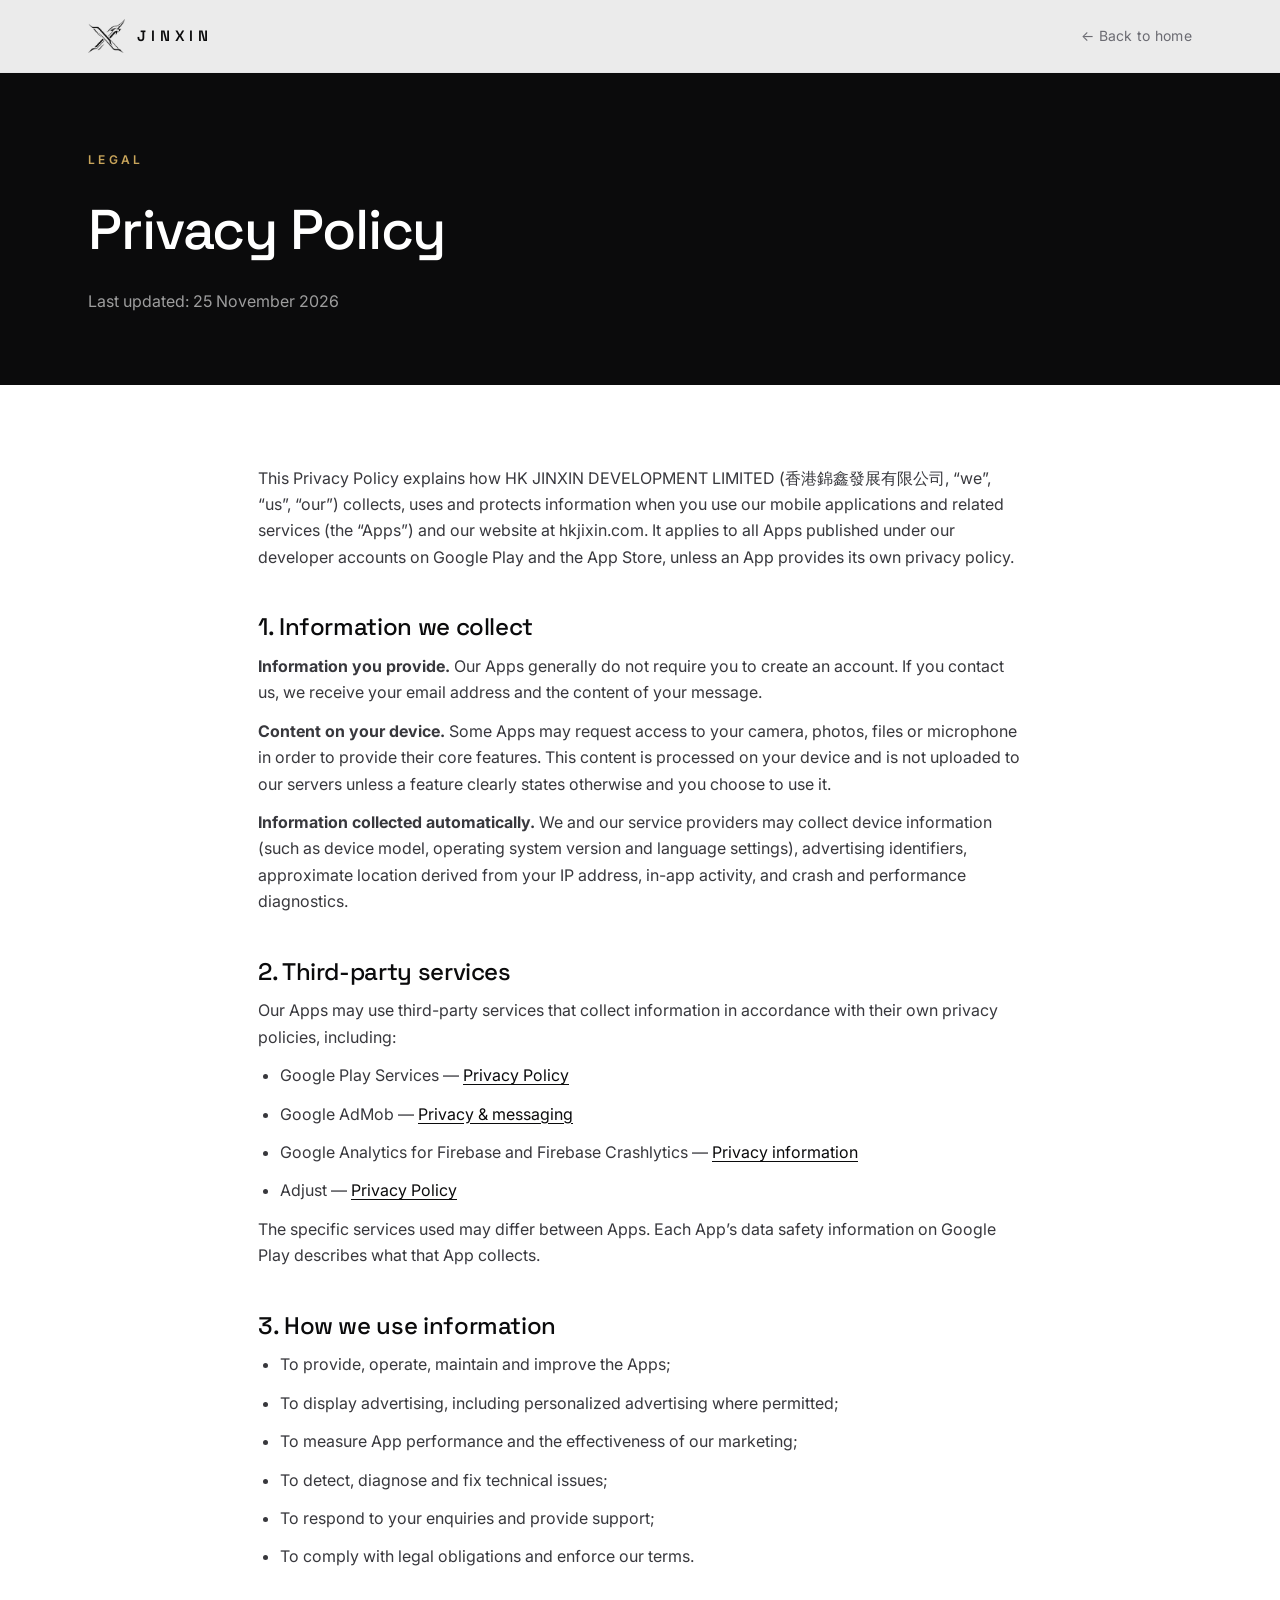
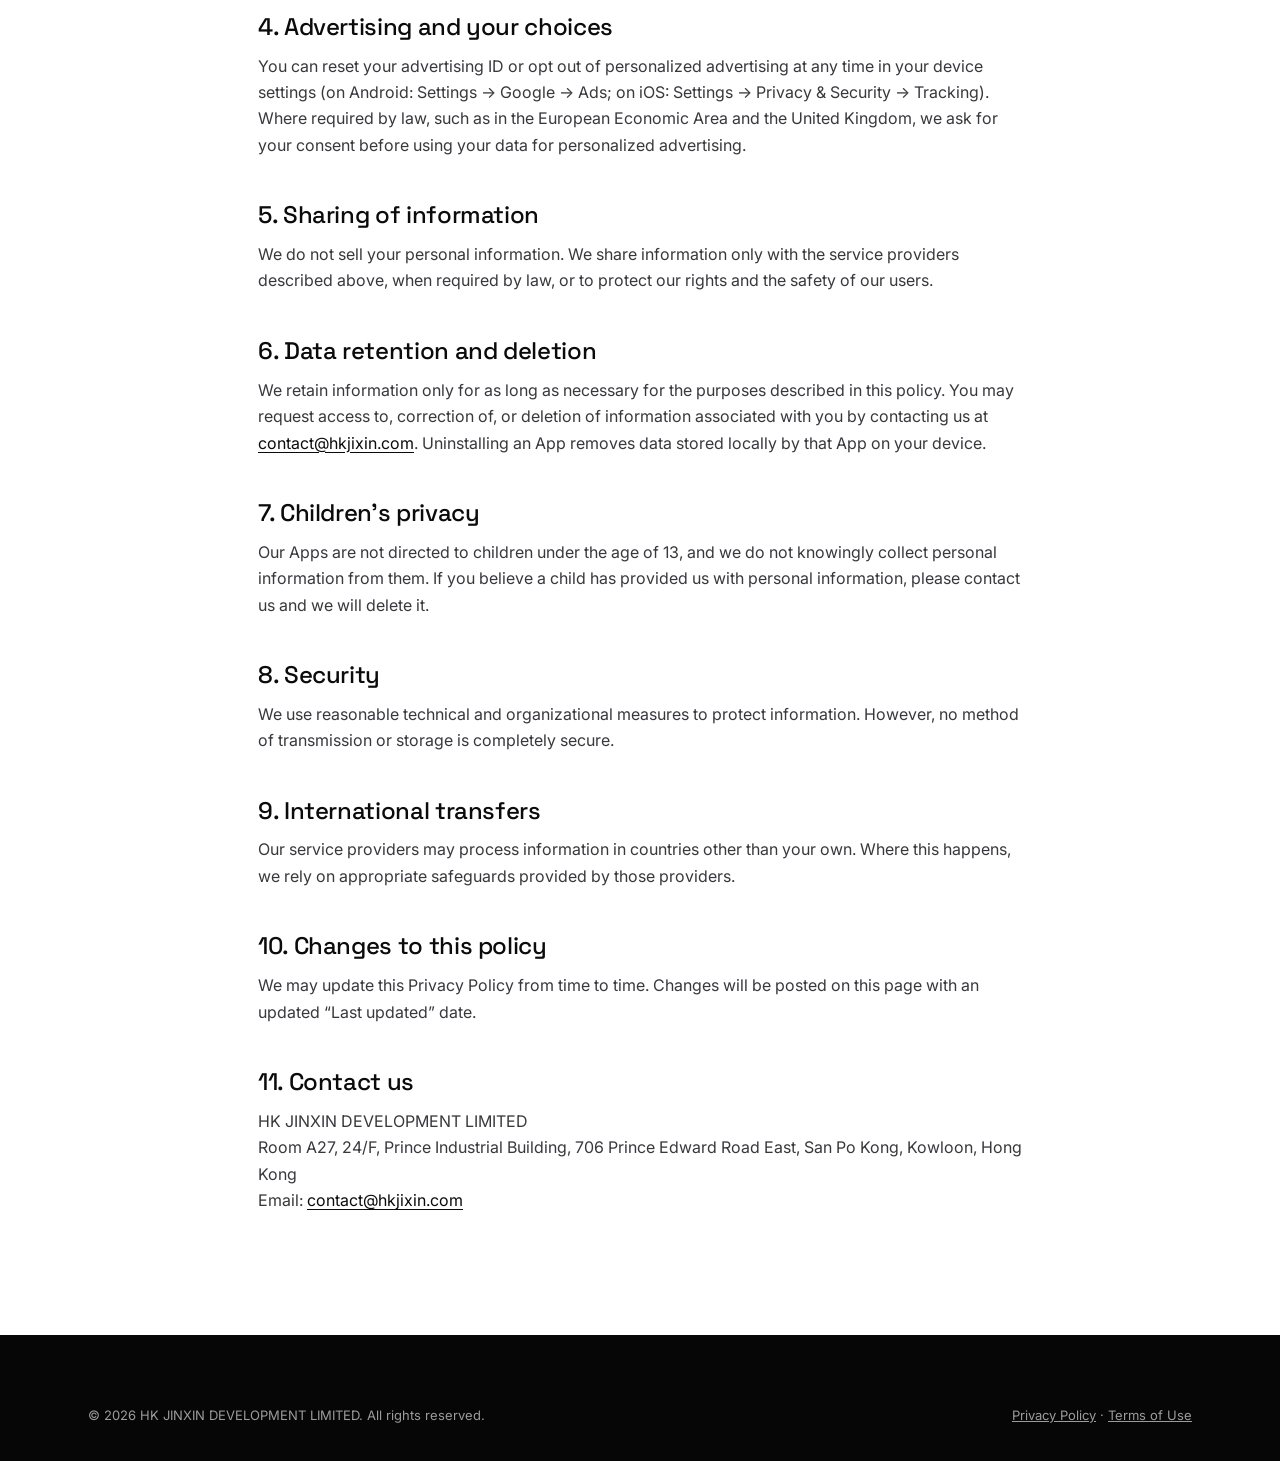
==== privacy.html @ 49de8c58 "Add files via upload" ====
<!DOCTYPE html>
<html lang="en">
<head>
<meta charset="UTF-8">
<meta name="viewport" content="width=device-width, initial-scale=1.0">
<title>Privacy Policy | HK JINXIN DEVELOPMENT LIMITED</title>
<link rel="canonical" href="https://hkjixin.com/privacy.html">
<link rel="icon" type="image/png" href="assets/favicon.png">
<link rel="preconnect" href="https://fonts.googleapis.com">
<link rel="preconnect" href="https://fonts.gstatic.com" crossorigin>
<link href="https://fonts.googleapis.com/css2?family=Inter:wght@400;500;600&family=Space+Grotesk:wght@400;500;600&display=swap" rel="stylesheet">
<link rel="stylesheet" href="assets/style.css">
</head>
<body>
<header class="nav solid">
  <div class="wrap">
    <a class="brand" href="./"><img class="b-dark" src="assets/mark-dark.png" alt=""><span>JINXIN</span></a>
    <nav class="links" style="display:flex"><a href="./">← Back to home</a></nav>
  </div>
</header>
<div class="legal-hero"><div class="wrap">
  <div class="eyebrow">Legal</div>
  <h1>Privacy Policy</h1>
  <p>Last updated: 25 November 2026</p>
</div></div>
<article class="legal">

<p>This Privacy Policy explains how HK JINXIN DEVELOPMENT LIMITED (香港錦鑫發展有限公司, “we”, “us”, “our”) collects, uses and protects information when you use our mobile applications and related services (the “Apps”) and our website at hkjixin.com. It applies to all Apps published under our developer accounts on Google Play and the App Store, unless an App provides its own privacy policy.</p>

<h2>1. Information we collect</h2>
<p><strong>Information you provide.</strong> Our Apps generally do not require you to create an account. If you contact us, we receive your email address and the content of your message.</p>
<p><strong>Content on your device.</strong> Some Apps may request access to your camera, photos, files or microphone in order to provide their core features. This content is processed on your device and is not uploaded to our servers unless a feature clearly states otherwise and you choose to use it.</p>
<p><strong>Information collected automatically.</strong> We and our service providers may collect device information (such as device model, operating system version and language settings), advertising identifiers, approximate location derived from your IP address, in-app activity, and crash and performance diagnostics.</p>

<h2>2. Third-party services</h2>
<p>Our Apps may use third-party services that collect information in accordance with their own privacy policies, including:</p>
<ul>
<li>Google Play Services — <a href="https://policies.google.com/privacy" target="_blank" rel="noopener">Privacy Policy</a></li>
<li>Google AdMob — <a href="https://support.google.com/admob/answer/6128543" target="_blank" rel="noopener">Privacy &amp; messaging</a></li>
<li>Google Analytics for Firebase and Firebase Crashlytics — <a href="https://firebase.google.com/support/privacy" target="_blank" rel="noopener">Privacy information</a></li>
<li>Adjust — <a href="https://www.adjust.com/terms/privacy-policy/" target="_blank" rel="noopener">Privacy Policy</a></li>
</ul>
<p>The specific services used may differ between Apps. Each App’s data safety information on Google Play describes what that App collects.</p>

<h2>3. How we use information</h2>
<ul>
<li>To provide, operate, maintain and improve the Apps;</li>
<li>To display advertising, including personalized advertising where permitted;</li>
<li>To measure App performance and the effectiveness of our marketing;</li>
<li>To detect, diagnose and fix technical issues;</li>
<li>To respond to your enquiries and provide support;</li>
<li>To comply with legal obligations and enforce our terms.</li>
</ul>

<h2>4. Advertising and your choices</h2>
<p>You can reset your advertising ID or opt out of personalized advertising at any time in your device settings (on Android: Settings → Google → Ads; on iOS: Settings → Privacy &amp; Security → Tracking). Where required by law, such as in the European Economic Area and the United Kingdom, we ask for your consent before using your data for personalized advertising.</p>

<h2>5. Sharing of information</h2>
<p>We do not sell your personal information. We share information only with the service providers described above, when required by law, or to protect our rights and the safety of our users.</p>

<h2>6. Data retention and deletion</h2>
<p>We retain information only for as long as necessary for the purposes described in this policy. You may request access to, correction of, or deletion of information associated with you by contacting us at <a href="mailto:contact@hkjixin.com">contact@hkjixin.com</a>. Uninstalling an App removes data stored locally by that App on your device.</p>

<h2>7. Children’s privacy</h2>
<p>Our Apps are not directed to children under the age of 13, and we do not knowingly collect personal information from them. If you believe a child has provided us with personal information, please contact us and we will delete it.</p>

<h2>8. Security</h2>
<p>We use reasonable technical and organizational measures to protect information. However, no method of transmission or storage is completely secure.</p>

<h2>9. International transfers</h2>
<p>Our service providers may process information in countries other than your own. Where this happens, we rely on appropriate safeguards provided by those providers.</p>

<h2>10. Changes to this policy</h2>
<p>We may update this Privacy Policy from time to time. Changes will be posted on this page with an updated “Last updated” date.</p>

<h2>11. Contact us</h2>
<p>HK JINXIN DEVELOPMENT LIMITED<br>Room A27, 24/F, Prince Industrial Building, 706 Prince Edward Road East, San Po Kong, Kowloon, Hong Kong<br>Email: <a href="mailto:contact@hkjixin.com">contact@hkjixin.com</a></p>
</article>
<footer><div class="wrap"><div class="f-bot" style="padding-top:0">
<span>© 2026 HK JINXIN DEVELOPMENT LIMITED. All rights reserved.</span>
<span><a href="privacy.html">Privacy Policy</a> · <a href="terms.html">Terms of Use</a></span>
</div></div></footer>
</body></html>
---- assets/style.css ----
:root{
  --ink:#0b0b0c; --ink-2:#1c1c1f; --muted:#6b6b72; --line:#e6e6e8; --bg:#ffffff; --soft:#f6f6f7;
  --accent:#c8a45a;
  --font-head:"Space Grotesk",system-ui,sans-serif;
  --font-body:"Inter",system-ui,-apple-system,"Segoe UI",Roboto,sans-serif;
}
*{box-sizing:border-box;margin:0;padding:0}
html{scroll-behavior:smooth}
body{font-family:var(--font-body);color:var(--ink);background:var(--bg);line-height:1.65;-webkit-font-smoothing:antialiased}
img{max-width:100%;display:block}
a{color:inherit}
.wrap{max-width:1160px;margin:0 auto;padding:0 28px}

/* nav */
.nav{position:fixed;inset:0 0 auto 0;z-index:50;transition:background .3s,border-color .3s;border-bottom:1px solid transparent}
.nav.solid{background:rgba(255,255,255,.92);backdrop-filter:blur(10px);border-color:var(--line)}
.nav .wrap{display:flex;align-items:center;justify-content:space-between;height:72px}
.brand{display:flex;align-items:center;gap:12px;text-decoration:none}
.brand img{height:34px;width:auto}
.brand .b-light{display:block}.brand .b-dark{display:none}
.nav.solid .brand .b-light{display:none}.nav.solid .brand .b-dark{display:block}
.brand span{font-family:var(--font-head);font-weight:600;letter-spacing:.32em;font-size:15px;color:#fff}
.nav.solid .brand span{color:var(--ink)}
.links{display:flex;gap:34px;align-items:center}
.links a{text-decoration:none;font-size:14px;color:rgba(255,255,255,.78);letter-spacing:.02em}
.links a:hover{color:#fff}
.nav.solid .links a{color:var(--muted)}.nav.solid .links a:hover{color:var(--ink)}
.links .cta{border:1px solid rgba(255,255,255,.4);padding:9px 18px;border-radius:999px;color:#fff}
.nav.solid .links .cta{border-color:var(--ink);color:var(--ink)}
.menu-btn{display:none;background:none;border:0;color:#fff;font-size:26px;cursor:pointer}
.nav.solid .menu-btn{color:var(--ink)}

/* hero */
.hero{position:relative;min-height:100vh;display:flex;align-items:center;background:var(--ink);color:#fff;overflow:hidden}
.hero::before{content:"";position:absolute;inset:0;background:
  radial-gradient(900px 500px at 78% 30%,rgba(200,164,90,.14),transparent 60%),
  radial-gradient(700px 500px at 10% 90%,rgba(255,255,255,.05),transparent 60%)}
.hero .grid-lines{position:absolute;inset:0;background-image:linear-gradient(rgba(255,255,255,.04) 1px,transparent 1px),linear-gradient(90deg,rgba(255,255,255,.04) 1px,transparent 1px);background-size:72px 72px;mask-image:radial-gradient(circle at 70% 40%,#000 0,transparent 70%)}
.hero .wrap{position:relative;display:grid;grid-template-columns:1.25fr .75fr;gap:48px;align-items:center;padding-top:72px}
.eyebrow{font-size:12px;letter-spacing:.28em;text-transform:uppercase;color:var(--accent);font-weight:600}
.hero h1{font-family:var(--font-head);font-weight:500;font-size:clamp(40px,5.6vw,72px);line-height:1.05;letter-spacing:-.02em;margin:22px 0 26px}
.hero p.lead{font-size:18px;color:rgba(255,255,255,.7);max-width:560px}
.hero .actions{margin-top:40px;display:flex;gap:14px;flex-wrap:wrap}
.btn{display:inline-flex;align-items:center;gap:10px;padding:14px 26px;border-radius:999px;font-size:15px;font-weight:500;text-decoration:none;transition:transform .2s,background .2s}
.btn:hover{transform:translateY(-1px)}
.btn-light{background:#fff;color:var(--ink)}
.btn-ghost{border:1px solid rgba(255,255,255,.3);color:#fff}
.hero-mark{opacity:.95;justify-self:center;width:100%;max-width:400px;filter:drop-shadow(0 20px 60px rgba(0,0,0,.5))}
.scroll-hint{position:absolute;bottom:32px;left:50%;transform:translateX(-50%);font-size:11px;letter-spacing:.3em;color:rgba(255,255,255,.4);text-transform:uppercase}

/* sections */
section{padding:120px 0}
.sec-head{display:grid;grid-template-columns:1fr 1.4fr;gap:60px;margin-bottom:64px;align-items:end}
h2{font-family:var(--font-head);font-weight:500;font-size:clamp(30px,3.6vw,46px);line-height:1.12;letter-spacing:-.015em;margin-top:14px}
.sec-head p{color:var(--muted);font-size:17px}
.eyebrow.dark{color:var(--muted)}

/* about */
.about-grid{display:grid;grid-template-columns:1.2fr .8fr;gap:64px;align-items:start}
.about-grid .body p{font-size:17px;color:#38383d;margin-bottom:18px}
.facts{border:1px solid var(--line);border-radius:18px;padding:30px;background:var(--soft)}
.facts h3{font-family:var(--font-head);font-weight:500;font-size:14px;letter-spacing:.2em;text-transform:uppercase;color:var(--muted);margin-bottom:18px}
.facts dl div{display:grid;grid-template-columns:130px 1fr;gap:12px;padding:13px 0;border-top:1px solid var(--line);font-size:14.5px}
.facts dl div:first-child{border-top:0}
.facts dt{color:var(--muted)}
.facts dd{font-weight:500}

/* capabilities */
.caps{background:var(--soft)}
.cap-grid{display:grid;grid-template-columns:repeat(4,1fr);gap:1px;background:var(--line);border:1px solid var(--line);border-radius:18px;overflow:hidden}
.cap{background:#fff;padding:36px 30px 40px;transition:background .25s}
.cap:hover{background:#fcfbf8}
.cap .num{font-family:var(--font-head);font-size:13px;color:var(--accent);letter-spacing:.1em}
.cap svg{width:34px;height:34px;margin:26px 0 22px;stroke:var(--ink);fill:none;stroke-width:1.4}
.cap h3{font-family:var(--font-head);font-weight:500;font-size:20px;margin-bottom:10px}
.cap p{color:var(--muted);font-size:15px}

/* partners */
.p-grid{display:grid;grid-template-columns:repeat(4,1fr);gap:16px}
@media(max-width:980px){.p-grid{grid-template-columns:1fr 1fr}}
.p-item{border:1px solid var(--line);border-radius:16px;padding:30px 24px;display:flex;flex-direction:column;gap:6px;transition:border-color .25s,transform .25s}
.p-item:hover{border-color:var(--ink);transform:translateY(-2px)}
.p-item span{font-family:var(--font-head);font-size:22px;font-weight:600;letter-spacing:-.01em}
.p-item small{font-size:12px;letter-spacing:.16em;text-transform:uppercase;color:var(--muted)}
#principles{background:var(--soft)}
.prin{background:#fff}

/* principles */
.prin-grid{display:grid;grid-template-columns:repeat(2,1fr);gap:28px}
.prin{display:grid;grid-template-columns:56px 1fr;gap:20px;padding:30px;border:1px solid var(--line);border-radius:18px}
.prin .ico{width:56px;height:56px;border-radius:14px;background:var(--ink);display:grid;place-items:center}
.prin .ico svg{width:26px;height:26px;stroke:#fff;fill:none;stroke-width:1.5}
.prin h3{font-family:var(--font-head);font-weight:500;font-size:20px;margin-bottom:6px}
.prin p{color:var(--muted);font-size:15px}

/* statement band */
.band{background:var(--ink);color:#fff;padding:110px 0;text-align:center;position:relative;overflow:hidden}
.band::after{content:"";position:absolute;right:-120px;top:50%;width:520px;height:520px;transform:translateY(-50%);background:url(mark-light.png) center/contain no-repeat;opacity:.05}
.band blockquote{font-family:var(--font-head);font-weight:400;font-size:clamp(26px,3.2vw,40px);line-height:1.3;max-width:860px;margin:0 auto;letter-spacing:-.01em}
.band blockquote em{font-style:normal;color:var(--accent)}

/* contact */
.contact-grid{display:grid;grid-template-columns:1fr 1fr;gap:28px}
.c-card{border:1px solid var(--line);border-radius:18px;padding:34px}
.c-card .label{font-size:12px;letter-spacing:.22em;text-transform:uppercase;color:var(--muted);margin-bottom:14px}
.c-card .big{font-family:var(--font-head);font-size:22px;font-weight:500}
.c-card .big a{text-decoration:none}
.c-card .big a:hover{color:var(--accent)}
.c-card p{color:#38383d;font-size:15.5px}
.c-card .sub{margin-top:8px;color:var(--muted);font-size:14px}
.c-card.wide{grid-column:1/-1;display:grid;grid-template-columns:1fr auto;align-items:center;gap:24px;background:var(--ink);color:#fff;border-color:var(--ink)}
.c-card.wide .label{color:rgba(255,255,255,.5)}
.c-card.wide p{color:#fff}

/* footer */
footer{background:#060607;color:rgba(255,255,255,.6);padding:70px 0 34px;font-size:14px}
.f-top{display:grid;grid-template-columns:1.4fr 1fr 1fr;gap:48px;padding-bottom:48px;border-bottom:1px solid rgba(255,255,255,.08)}
.f-top img{height:110px;width:auto;margin-bottom:18px}
.f-top h4{color:#fff;font-weight:500;font-size:13px;letter-spacing:.2em;text-transform:uppercase;margin-bottom:16px}
.f-top a{display:block;text-decoration:none;margin-bottom:10px}
.f-top a:hover{color:#fff}
.f-bot{display:flex;justify-content:space-between;gap:20px;padding-top:26px;font-size:13px;flex-wrap:wrap}

/* legal pages */
.legal-hero{background:var(--ink);color:#fff;padding:150px 0 70px}
.legal-hero h1{font-family:var(--font-head);font-weight:500;font-size:clamp(36px,4.5vw,56px);letter-spacing:-.02em;margin-top:14px}
.legal-hero p{color:rgba(255,255,255,.6);margin-top:12px}
.legal{max-width:820px;margin:0 auto;padding:80px 28px 110px}
.legal h2{font-size:24px;margin:44px 0 12px}
.legal p,.legal li{color:#38383d;font-size:16px;margin-bottom:12px}
.legal ul{padding-left:22px}
.legal a{color:var(--ink);text-underline-offset:3px}

/* reveal */
.rv{opacity:0;transform:translateY(24px);transition:opacity .8s ease,transform .8s ease}
.rv.in{opacity:1;transform:none}

@media (max-width:980px){
  .hero .wrap,.sec-head,.about-grid,.f-top{grid-template-columns:1fr}
  .hero-mark{max-width:220px;justify-self:start;order:-1}
  .cap-grid{grid-template-columns:1fr 1fr}
  .prin-grid,.contact-grid{grid-template-columns:1fr}
  .c-card.wide{grid-template-columns:1fr}
  section{padding:84px 0}
}
@media (max-width:760px){
  .links{display:none;position:absolute;top:72px;left:0;right:0;flex-direction:column;gap:0;background:#fff;border-bottom:1px solid var(--line);padding:8px 0}
  .links.open{display:flex}
  .links a,.nav .links a{color:var(--ink);padding:14px 28px;width:100%}
  .links .cta{border:0}
  .menu-btn{display:block}
  .cap-grid{grid-template-columns:1fr}
  .facts dl div{grid-template-columns:1fr;gap:2px}
}
@media (prefers-reduced-motion:reduce){.rv{opacity:1;transform:none;transition:none}html{scroll-behavior:auto}}
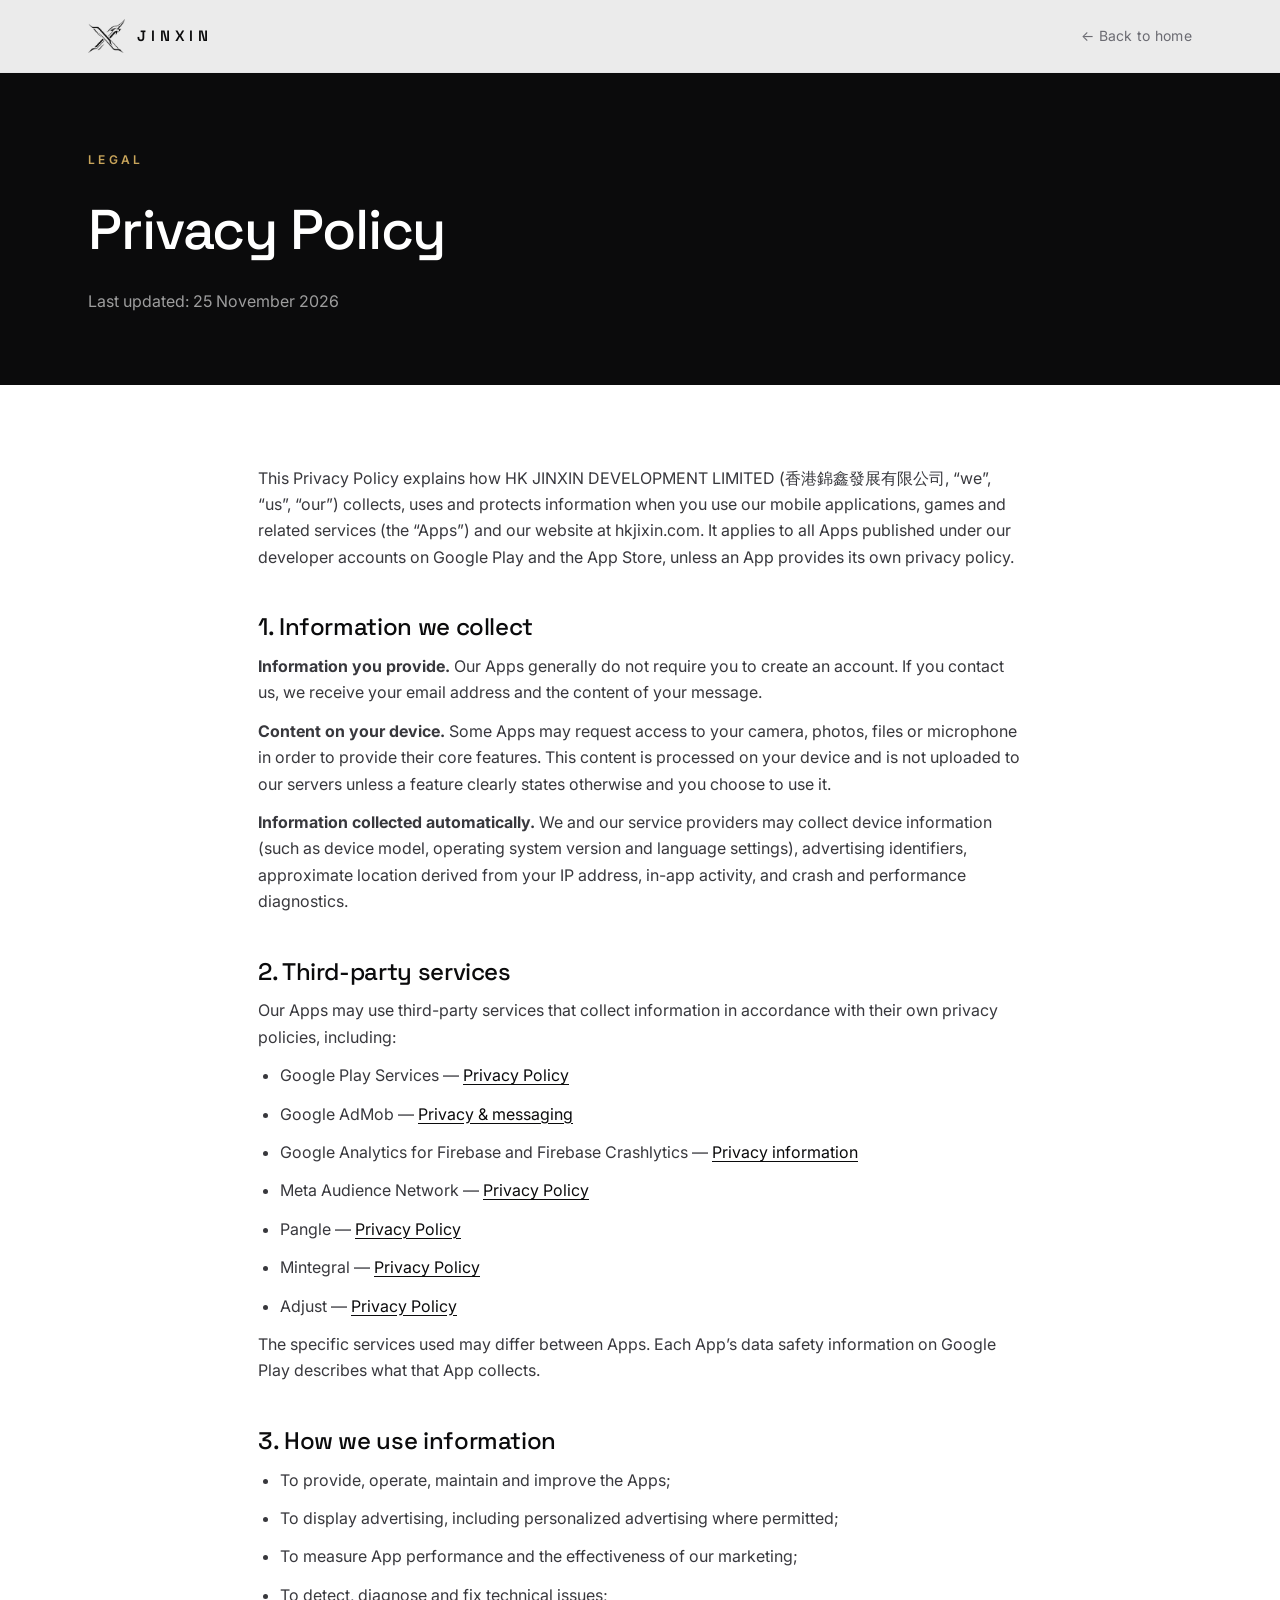
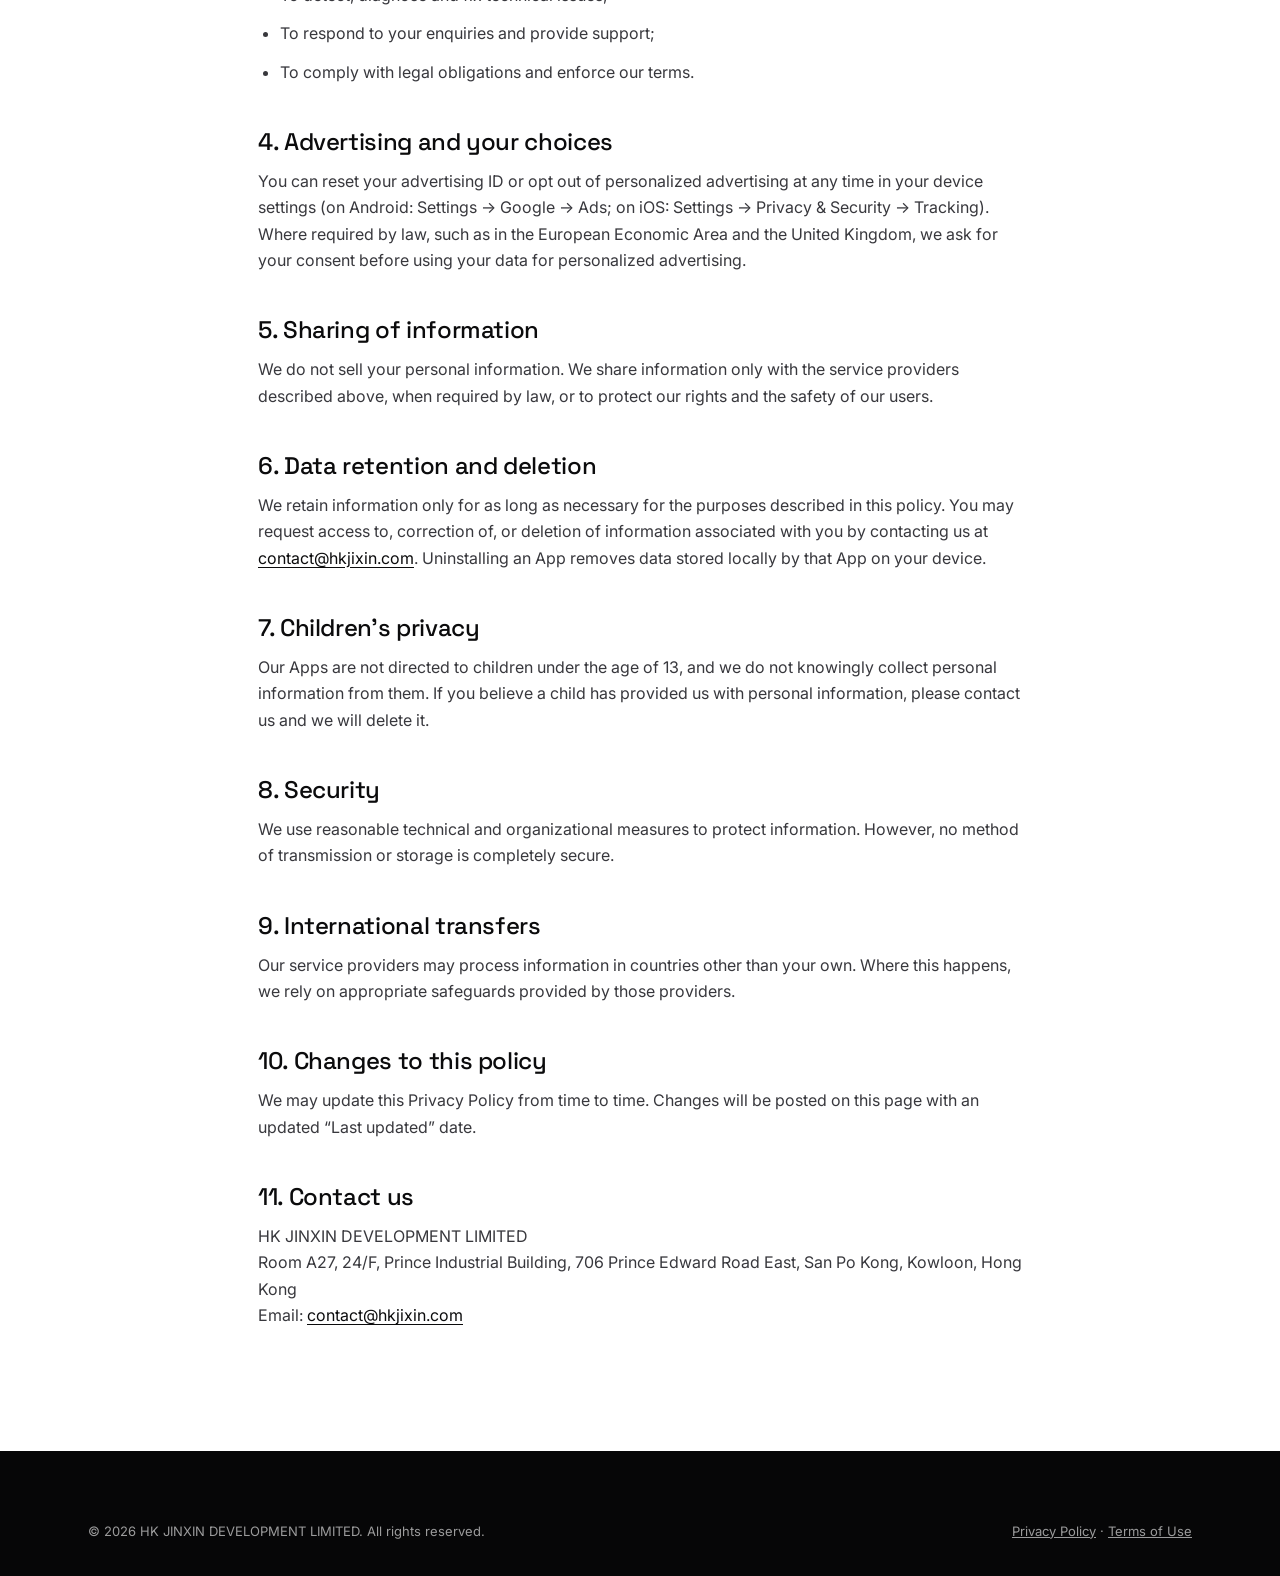
==== commit c8b6c6ed: "Add files via upload" ====
--- a/privacy.html
+++ b/privacy.html
@@ -25,7 +25,7 @@
 </div></div>
 <article class="legal">
 
-<p>This Privacy Policy explains how HK JINXIN DEVELOPMENT LIMITED (香港錦鑫發展有限公司, “we”, “us”, “our”) collects, uses and protects information when you use our mobile applications and related services (the “Apps”) and our website at hkjixin.com. It applies to all Apps published under our developer accounts on Google Play and the App Store, unless an App provides its own privacy policy.</p>
+<p>This Privacy Policy explains how HK JINXIN DEVELOPMENT LIMITED (香港錦鑫發展有限公司, “we”, “us”, “our”) collects, uses and protects information when you use our mobile applications, games and related services (the “Apps”) and our website at hkjixin.com. It applies to all Apps published under our developer accounts on Google Play and the App Store, unless an App provides its own privacy policy.</p>
 
 <h2>1. Information we collect</h2>
 <p><strong>Information you provide.</strong> Our Apps generally do not require you to create an account. If you contact us, we receive your email address and the content of your message.</p>
@@ -38,6 +38,9 @@
 <li>Google Play Services — <a href="https://policies.google.com/privacy" target="_blank" rel="noopener">Privacy Policy</a></li>
 <li>Google AdMob — <a href="https://support.google.com/admob/answer/6128543" target="_blank" rel="noopener">Privacy &amp; messaging</a></li>
 <li>Google Analytics for Firebase and Firebase Crashlytics — <a href="https://firebase.google.com/support/privacy" target="_blank" rel="noopener">Privacy information</a></li>
+<li>Meta Audience Network — <a href="https://www.facebook.com/privacy/policy/" target="_blank" rel="noopener">Privacy Policy</a></li>
+<li>Pangle — <a href="https://www.pangleglobal.com/privacy" target="_blank" rel="noopener">Privacy Policy</a></li>
+<li>Mintegral — <a href="https://www.mintegral.com/en/privacy" target="_blank" rel="noopener">Privacy Policy</a></li>
 <li>Adjust — <a href="https://www.adjust.com/terms/privacy-policy/" target="_blank" rel="noopener">Privacy Policy</a></li>
 </ul>
 <p>The specific services used may differ between Apps. Each App’s data safety information on Google Play describes what that App collects.</p>
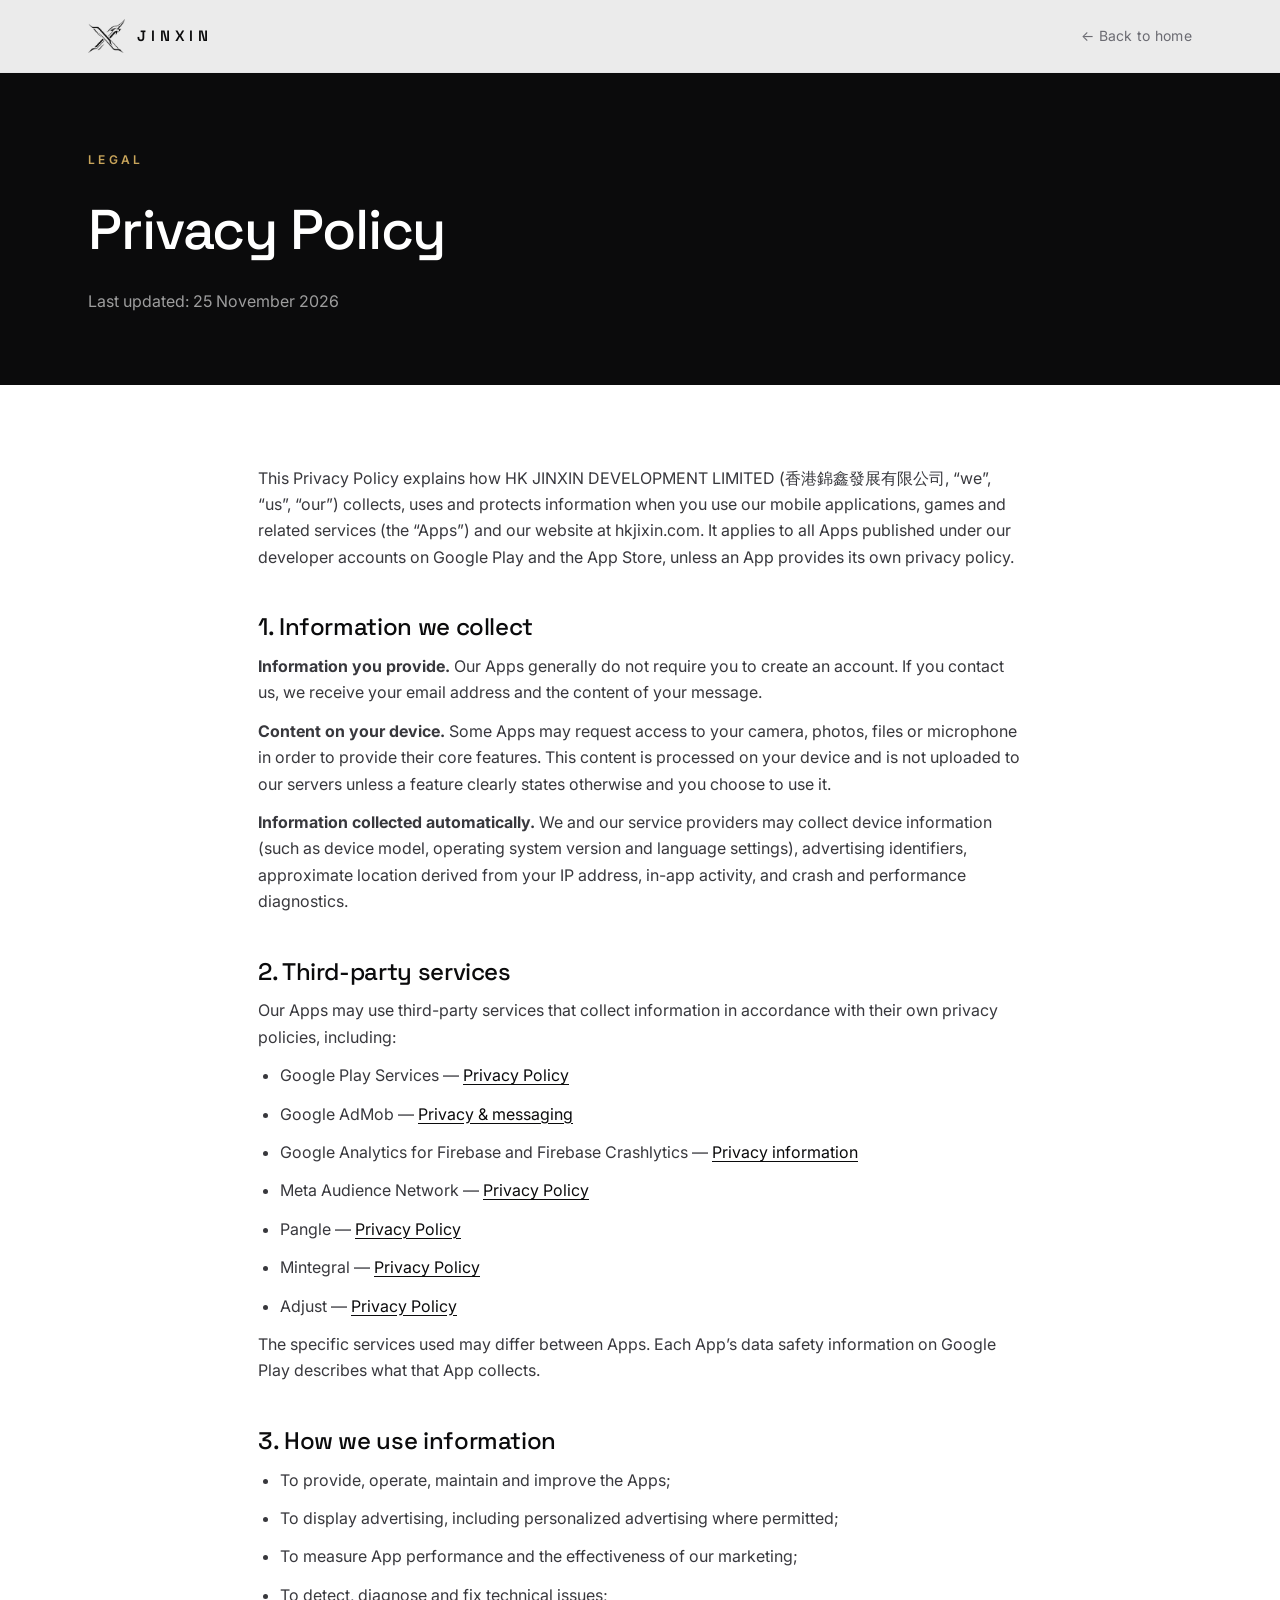
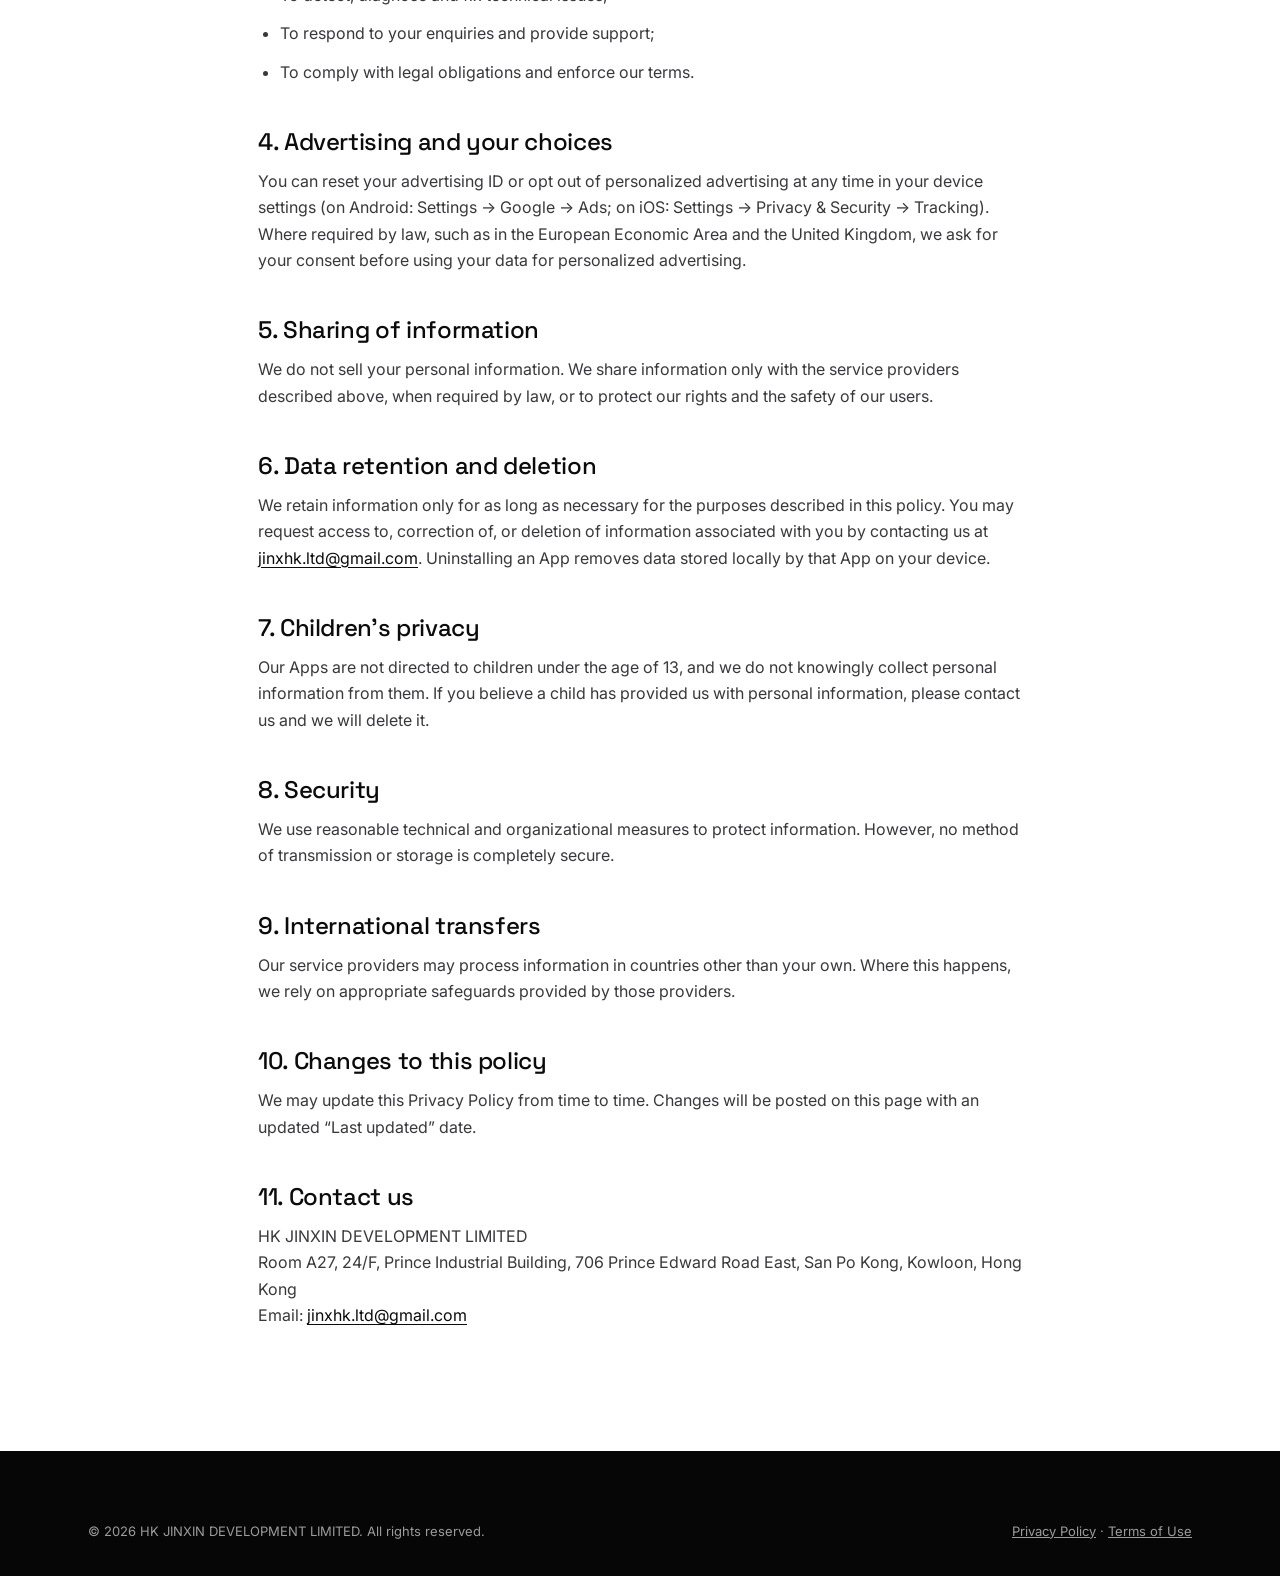
==== commit b09a6929: "Add files via upload" ====
--- a/privacy.html
+++ b/privacy.html
@@ -62,7 +62,7 @@
 <p>We do not sell your personal information. We share information only with the service providers described above, when required by law, or to protect our rights and the safety of our users.</p>
 
 <h2>6. Data retention and deletion</h2>
-<p>We retain information only for as long as necessary for the purposes described in this policy. You may request access to, correction of, or deletion of information associated with you by contacting us at <a href="mailto:contact@hkjixin.com">contact@hkjixin.com</a>. Uninstalling an App removes data stored locally by that App on your device.</p>
+<p>We retain information only for as long as necessary for the purposes described in this policy. You may request access to, correction of, or deletion of information associated with you by contacting us at <a href="mailto:jinxhk.ltd@gmail.com">jinxhk.ltd@gmail.com</a>. Uninstalling an App removes data stored locally by that App on your device.</p>
 
 <h2>7. Children’s privacy</h2>
 <p>Our Apps are not directed to children under the age of 13, and we do not knowingly collect personal information from them. If you believe a child has provided us with personal information, please contact us and we will delete it.</p>
@@ -77,7 +77,7 @@
 <p>We may update this Privacy Policy from time to time. Changes will be posted on this page with an updated “Last updated” date.</p>
 
 <h2>11. Contact us</h2>
-<p>HK JINXIN DEVELOPMENT LIMITED<br>Room A27, 24/F, Prince Industrial Building, 706 Prince Edward Road East, San Po Kong, Kowloon, Hong Kong<br>Email: <a href="mailto:contact@hkjixin.com">contact@hkjixin.com</a></p>
+<p>HK JINXIN DEVELOPMENT LIMITED<br>Room A27, 24/F, Prince Industrial Building, 706 Prince Edward Road East, San Po Kong, Kowloon, Hong Kong<br>Email: <a href="mailto:jinxhk.ltd@gmail.com">jinxhk.ltd@gmail.com</a></p>
 </article>
 <footer><div class="wrap"><div class="f-bot" style="padding-top:0">
 <span>© 2026 HK JINXIN DEVELOPMENT LIMITED. All rights reserved.</span>
